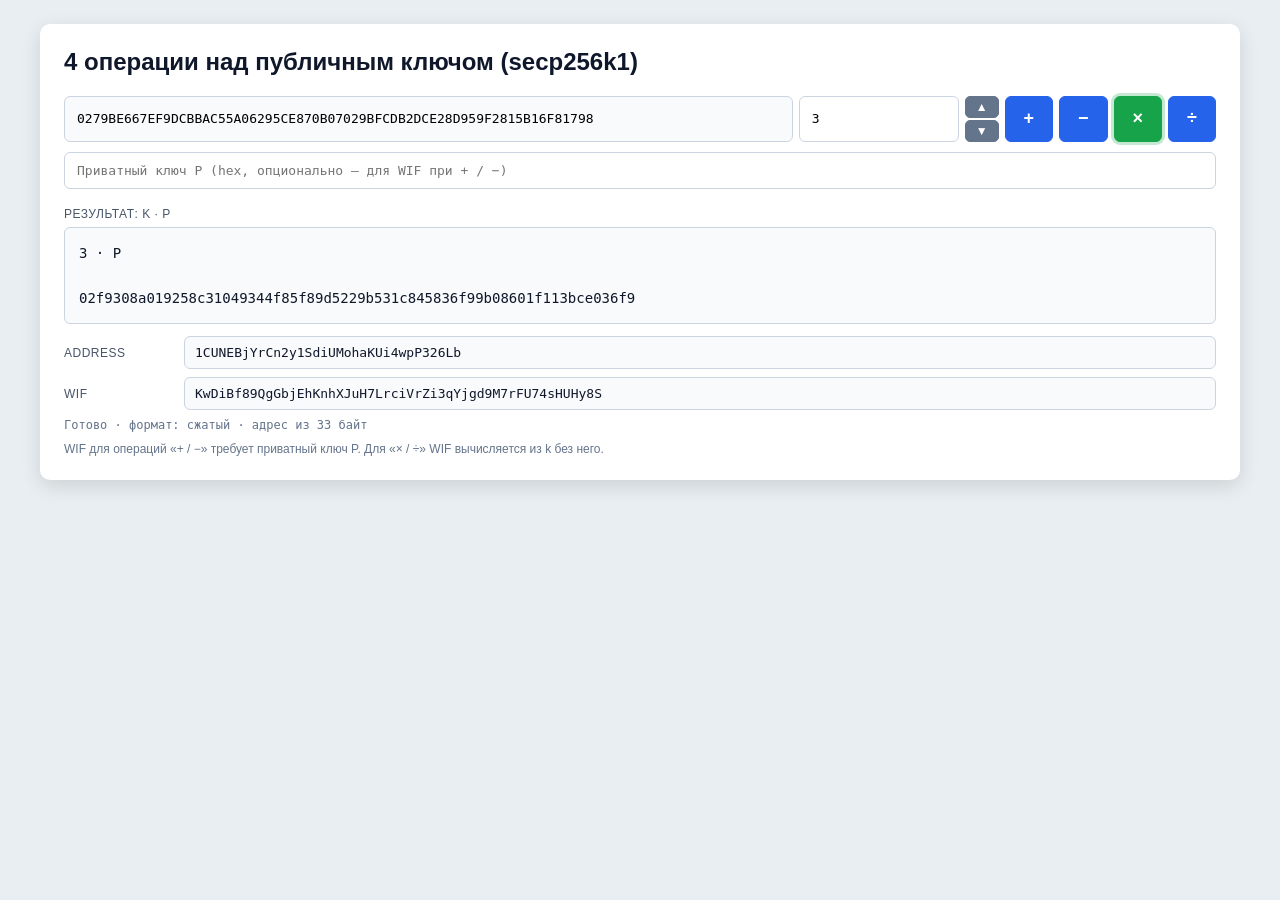
==== 20.html @ aed492d4 "Add files via upload" ====
<!DOCTYPE html>
<html lang="ru">
<head>
<meta charset="UTF-8">
<meta name="viewport" content="width=device-width, initial-scale=1.0">
<title>secp256k1 — 4 операции</title>
<style>
  * { box-sizing: border-box; font-family: 'Segoe UI', Tahoma, sans-serif; }
  body { background: #e9eef2; margin: 0; padding: 24px; display: flex; justify-content: center; }
  .container { background: #fff; border-radius: 10px; box-shadow: 0 6px 20px rgba(0,0,0,0.12); padding: 24px; max-width: 1200px; width: 100%; }
  h2 { margin-top: 0; color: #0f172a; }
  .line { display: flex; gap: 6px; align-items: stretch; flex-wrap: wrap; }
  .line input { flex: 1 1 300px; min-width: 0; padding: 10px 12px; font-family: monospace; font-size: 13px; border: 1px solid #cbd5e1; border-radius: 6px; }
  #pubkey-input { background: #f8fafc; }
  #operand-input { flex: 0 1 160px; background: #fff; }
  #privkey-input { flex: 1 1 300px; background: #fff; }
  .stepper { display: flex; flex-direction: column; gap: 2px; }
  .stepper button { padding: 4px 10px; font-size: 12px; border: 1px solid #64748b; background: #64748b; color: #fff; border-radius: 5px; cursor: pointer; line-height: 1; flex: 1; }
  .stepper button:hover { background: #475569; }
  .op-btn { padding: 0 18px; font-size: 18px; font-weight: 700; border: 1px solid #2563eb; background: #2563eb; color: #fff; border-radius: 6px; cursor: pointer; transition: 0.15s; }
  .op-btn:hover { background: #1d4ed8; }
  .op-btn.active { background: #16a34a; border-color: #16a34a; box-shadow: 0 0 0 3px rgba(22,163,74,0.25); }
  .result-block { margin-top: 18px; }
  .result-label { font-size: 12px; color: #475569; text-transform: uppercase; letter-spacing: 0.5px; margin-bottom: 6px; }
  .result { font-family: monospace; font-size: 14px; font-weight: 500; white-space: pre-wrap; word-break: break-all; background: #f8fafc; border: 1px solid #cbd5e1; border-radius: 6px; padding: 14px; min-height: 60px; color: #0f172a; line-height: 1.6; }
  .result.inf { color: #b45309; border-color: #fed7aa; background: #fff7ed; }
  .result.error { color: #b91c1c; border-color: #fecaca; background: #fef2f2; }
  .extra { margin-top: 12px; display: grid; gap: 8px; }
  .extra .row { display: flex; gap: 10px; align-items: baseline; flex-wrap: wrap; }
  .extra .k { font-size: 12px; color: #475569; text-transform: uppercase; letter-spacing: 0.5px; min-width: 110px; }
  .extra .v { font-family: monospace; font-size: 13px; font-weight: 500; color: #0f172a; word-break: break-all; background: #f8fafc; border: 1px solid #cbd5e1; border-radius: 6px; padding: 8px 10px; flex: 1 1 400px; }
  .extra .v.empty { color: #94a3b8; font-weight: 400; }
  .status { margin-top: 8px; font-size: 12px; color: #64748b; font-family: monospace; }
  .status.error { color: #b91c1c; }
  .note { margin-top: 10px; font-size: 12px; color: #64748b; }
</style>
</head>
<body>
<div class="container">
  <h2>4 операции над публичным ключом (secp256k1)</h2>

  <div class="line">
    <input type="text" id="pubkey-input" placeholder="Публичный ключ P (02.../03.../04...)" />
    <input type="text" id="operand-input" placeholder="k" value="3" />
    <div class="stepper">
      <button type="button" id="btn-up">▲</button>
      <button type="button" id="btn-down">▼</button>
    </div>
    <button type="button" class="op-btn" id="btn-add" title="P + k·G">+</button>
    <button type="button" class="op-btn" id="btn-sub" title="P − k·G">−</button>
    <button type="button" class="op-btn" id="btn-mul" title="k · P">×</button>
    <button type="button" class="op-btn" id="btn-div" title="k⁻¹ · P">÷</button>
  </div>

  <div class="line" style="margin-top: 10px;">
    <input type="text" id="privkey-input" placeholder="Приватный ключ P (hex, опционально — для WIF при + / −)" />
  </div>

  <div class="result-block">
    <div class="result-label" id="result-label">Результат:</div>
    <div id="result" class="result">—</div>
  </div>

  <div class="extra">
    <div class="row">
      <div class="k">Address</div>
      <div class="v empty" id="address-out">—</div>
    </div>
    <div class="row">
      <div class="k">WIF</div>
      <div class="v empty" id="wif-out">—</div>
    </div>
  </div>

  <div id="status" class="status"></div>
  <div class="note">WIF для операций «+ / −» требует приватный ключ P. Для «× / ÷» WIF вычисляется из k без него.</div>
</div>

<script>
(function () {
  'use strict';

  var P  = BigInt("0xfffffffffffffffffffffffffffffffffffffffffffffffffffffffefffffc2f");
  var N  = BigInt("0xfffffffffffffffffffffffffffffffebaaedce6af48a03bbfd25e8cd0364141");
  var Gx = BigInt("0x79BE667EF9DCBBAC55A06295CE870B07029BFCDB2DCE28D959F2815B16F81798");
  var Gy = BigInt("0x483ADA7726A3C4655DA4FBFC0E1108A8FD17B448A68554199C47D08FFB10D4B8");
  var G  = [Gx, Gy];

  function mod(a, m) { return ((a % m) + m) % m; }

  function inverseMod(a, m) {
    a = mod(a, m);
    if (a === 0n) throw new Error("Обратного элемента нет");
    var oldR = a, r = m;
    var oldS = 1n, s = 0n;
    while (r !== 0n) {
      var q = oldR / r;
      var tmpR = oldR - q * r; oldR = r; r = tmpR;
      var tmpS = oldS - q * s; oldS = s; s = tmpS;
    }
    if (oldR !== 1n) throw new Error("Обратного элемента нет");
    return mod(oldS, m);
  }

  function modPow(base, exp, m) {
    base = mod(base, m);
    var r = 1n;
    while (exp > 0n) {
      if (exp & 1n) r = mod(r * base, m);
      base = mod(base * base, m);
      exp >>= 1n;
    }
    return r;
  }

  function pointAdd(a, b) {
    var xp = a[0], yp = a[1];
    var xq = b[0], yq = b[1];
    if (xp === 0n && yp === 0n) return [xq, yq];
    if (xq === 0n && yq === 0n) return [xp, yp];
    if (xp === xq && mod(yp + yq, P) === 0n) return [0n, 0n];

    var slope;
    if (xp === xq && yp === yq) {
      if (yp === 0n) return [0n, 0n];
      slope = mod(3n * xp * xp * inverseMod(2n * yp, P), P);
    } else {
      slope = mod((yq - yp) * inverseMod(xq - xp, P), P);
    }
    var xr = mod(slope * slope - xp - xq, P);
    var yr = mod(slope * (xp - xr) - yp, P);
    return [xr, yr];
  }

  function pointNeg(pt) {
    var x = pt[0], y = pt[1];
    if (x === 0n && y === 0n) return [0n, 0n];
    return [x, mod(-y, P)];
  }

  function pointMul(pt, k) {
    k = mod(k, N);
    if (k === 0n || (pt[0] === 0n && pt[1] === 0n)) return [0n, 0n];
    var r = [0n, 0n];
    var b = pt;
    var bits = k;
    while (bits > 0n) {
      if (bits & 1n) r = pointAdd(r, b);
      b = pointAdd(b, b);
      bits >>= 1n;
    }
    return r;
  }

  function isOnCurve(pt) {
    var x = pt[0], y = pt[1];
    if (x === 0n && y === 0n) return true;
    return mod(y * y, P) === mod(x * x * x + 7n, P);
  }

  function encodePoint(pt, compressed) {
    var x = pt[0], y = pt[1];
    if (x === 0n && y === 0n) return "INF";
    var xHex = x.toString(16).padStart(64, "0");
    if (compressed) return ((y % 2n === 0n) ? "02" : "03") + xHex;
    return "04" + xHex + y.toString(16).padStart(64, "0");
  }

  function decodePubKey(hex) {
    hex = hex.trim().replace(/^0x/i, "").replace(/\s+/g, "");
    if (!/^[0-9a-fA-F]+$/.test(hex)) throw new Error("Не hex-строка");

    if (hex.length === 66 && (hex.startsWith("02") || hex.startsWith("03"))) {
      var prefix = parseInt(hex.slice(0, 2), 16);
      var x = BigInt("0x" + hex.slice(2));
      if (x >= P) throw new Error("x вне поля");
      var y2 = mod(x * x * x + 7n, P);
      var y = modPow(y2, (P + 1n) / 4n, P);
      if (mod(y * y, P) !== y2) throw new Error("Точка не на кривой");
      var wantOdd = prefix === 3;
      if ((y % 2n === 1n) !== wantOdd) y = P - y;
      return [x, y];
    }
    if (hex.length === 130 && hex.startsWith("04")) {
      var x2 = BigInt("0x" + hex.slice(2, 66));
      var y3 = BigInt("0x" + hex.slice(66));
      if (x2 >= P || y3 >= P) throw new Error("Координата вне поля");
      if (!isOnCurve([x2, y3])) throw new Error("Точка не на кривой");
      return [x2, y3];
    }
    throw new Error("Неверный формат ключа");
  }

  function parseScalar(raw) {
    raw = raw.trim().replace(/\s+/g, "");
    if (!raw) throw new Error("Пустое значение");
    if (/^-?0x[0-9a-fA-F]+$/i.test(raw)) return BigInt(raw);
    if (/^-?\d+$/.test(raw)) return BigInt(raw);
    throw new Error("Ожидается целое число (можно 0x...)");
  }

  /* ---------- SHA-256 ---------- */
  function sha256(bytes) {
    var K = [
      0x428a2f98,0x71374491,0xb5c0fbcf,0xe9b5dba5,0x3956c25b,0x59f111f1,0x923f82a4,0xab1c5ed5,
      0xd807aa98,0x12835b01,0x243185be,0x550c7dc3,0x72be5d74,0x80deb1fe,0x9bdc06a7,0xc19bf174,
      0xe49b69c1,0xefbe4786,0x0fc19dc6,0x240ca1cc,0x2de92c6f,0x4a7484aa,0x5cb0a9dc,0x76f988da,
      0x983e5152,0xa831c66d,0xb00327c8,0xbf597fc7,0xc6e00bf3,0xd5a79147,0x06ca6351,0x14292967,
      0x27b70a85,0x2e1b2138,0x4d2c6dfc,0x53380d13,0x650a7354,0x766a0abb,0x81c2c92e,0x92722c85,
      0xa2bfe8a1,0xa81a664b,0xc24b8b70,0xc76c51a3,0xd192e819,0xd6990624,0xf40e3585,0x106aa070,
      0x19a4c116,0x1e376c08,0x2748774c,0x34b0bcb5,0x391c0cb3,0x4ed8aa4a,0x5b9cca4f,0x682e6ff3,
      0x748f82ee,0x78a5636f,0x84c87814,0x8cc70208,0x90befffa,0xa4506ceb,0xbef9a3f7,0xc67178f2
    ];
    var H = [0x6a09e667,0xbb67ae85,0x3c6ef372,0xa54ff53a,0x510e527f,0x9b05688c,0x1f83d9ab,0x5be0cd19];
    var l = bytes.length;
    var withPad = new Uint8Array((((l + 8) >> 6) + 1) << 6);
    withPad.set(bytes);
    withPad[l] = 0x80;
    var bitLen = l * 8;
    withPad[withPad.length - 1] = bitLen & 0xff;
    withPad[withPad.length - 2] = (bitLen >>> 8) & 0xff;
    withPad[withPad.length - 3] = (bitLen >>> 16) & 0xff;
    withPad[withPad.length - 4] = (bitLen >>> 24) & 0xff;
    for (var off = 0; off < withPad.length; off += 64) {
      var w = new Array(64);
      for (var i = 0; i < 16; i++) {
        w[i] = (withPad[off+i*4]<<24) | (withPad[off+i*4+1]<<16) | (withPad[off+i*4+2]<<8) | withPad[off+i*4+3];
      }
      for (var i = 16; i < 64; i++) {
        var s0 = (rotr(w[i-15],7) ^ rotr(w[i-15],18) ^ (w[i-15]>>>3));
        var s1 = (rotr(w[i-2],17) ^ rotr(w[i-2],19) ^ (w[i-2]>>>10));
        w[i] = (w[i-16] + s0 + w[i-7] + s1) | 0;
      }
      var a=H[0],b=H[1],c=H[2],d=H[3],e=H[4],f=H[5],g=H[6],h=H[7];
      for (var i = 0; i < 64; i++) {
        var S1 = rotr(e,6) ^ rotr(e,11) ^ rotr(e,25);
        var ch = (e & f) ^ (~e & g);
        var t1 = (h + S1 + ch + K[i] + w[i]) | 0;
        var S0 = rotr(a,2) ^ rotr(a,13) ^ rotr(a,22);
        var maj = (a & b) ^ (a & c) ^ (b & c);
        var t2 = (S0 + maj) | 0;
        h=g; g=f; f=e; e=(d+t1)|0; d=c; c=b; b=a; a=(t1+t2)|0;
      }
      H[0]=(H[0]+a)|0; H[1]=(H[1]+b)|0; H[2]=(H[2]+c)|0; H[3]=(H[3]+d)|0;
      H[4]=(H[4]+e)|0; H[5]=(H[5]+f)|0; H[6]=(H[6]+g)|0; H[7]=(H[7]+h)|0;
    }
    var out = new Uint8Array(32);
    for (var i = 0; i < 8; i++) {
      out[i*4] = (H[i]>>>24)&0xff; out[i*4+1] = (H[i]>>>16)&0xff;
      out[i*4+2] = (H[i]>>>8)&0xff; out[i*4+3] = H[i]&0xff;
    }
    return out;
  }
  function rotr(x,n){ return ((x>>>n)|(x<<(32-n)))>>>0; }

  /* ---------- RIPEMD-160 ---------- */
  function ripemd160(bytes) {
    var r1 = [0,1,2,3,4,5,6,7,8,9,10,11,12,13,14,15,7,4,13,1,10,6,15,3,12,0,9,5,2,14,11,8,3,10,14,4,9,15,8,1,2,7,0,6,13,11,5,12,1,9,11,10,0,8,12,4,13,3,7,15,14,5,6,2,4,0,5,9,7,12,2,10,14,1,3,8,11,6,15,13];
    var r2 = [5,14,7,0,9,2,11,4,13,6,15,8,1,10,3,12,6,11,3,7,0,13,5,10,14,15,8,12,4,9,1,2,15,5,1,3,7,14,6,9,11,8,12,2,10,0,4,13,8,6,4,1,3,11,15,0,5,12,2,13,9,7,10,14,12,15,10,4,1,5,8,7,6,2,13,14,0,3,9,11];
    var s1 = [11,14,15,12,5,8,7,9,11,13,14,15,6,7,9,8,7,6,8,13,11,9,7,15,7,12,15,9,11,7,13,12,11,13,6,7,14,9,13,15,14,8,13,6,5,12,7,5,11,12,14,15,14,15,9,8,9,14,5,6,8,6,5,12,9,15,5,11,6,8,13,12,5,12,13,14,11,8,5,6];
    var s2 = [8,9,9,11,13,15,15,5,7,7,8,11,14,14,12,6,9,13,15,7,12,8,9,11,7,7,12,7,6,15,13,11,9,7,15,11,8,6,6,14,12,13,5,14,13,13,7,5,15,5,8,11,14,14,6,14,6,9,12,9,12,5,15,8,8,5,12,9,12,5,14,6,8,13,6,5,15,13,11,11];
    var K1 = [0x00000000,0x5a827999,0x6ed9eba1,0x8f1bbcdc,0xa953fd4e];
    var K2 = [0x50a28be6,0x5c4dd124,0x6d703ef3,0x7a6d76e9,0x00000000];
    function f(j,x,y,z){
      if (j<16) return x^y^z;
      if (j<32) return (x&y)|(~x&z);
      if (j<48) return (x|~y)^z;
      if (j<64) return (x&z)|(y&~z);
      return x^(y|~z);
    }
    function rotl(x,n){ return ((x<<n)|(x>>>(32-n)))>>>0; }
    var l = bytes.length;
    var withPad = new Uint8Array((((l + 8) >> 6) + 1) << 6);
    withPad.set(bytes);
    withPad[l] = 0x80;
    var bitLen = l * 8;
    // RIPEMD-160: длина сообщения в битах, little-endian, 64 бита
    withPad[withPad.length - 8] = bitLen & 0xff;
    withPad[withPad.length - 7] = (bitLen >>> 8) & 0xff;
    withPad[withPad.length - 6] = (bitLen >>> 16) & 0xff;
    withPad[withPad.length - 5] = (bitLen >>> 24) & 0xff;
    withPad[withPad.length - 4] = 0;
    withPad[withPad.length - 3] = 0;
    withPad[withPad.length - 2] = 0;
    withPad[withPad.length - 1] = 0;
    var h0=0x67452301,h1=0xefcdab89,h2=0x98badcfe,h3=0x10325476,h4=0xc3d2e1f0;
    for (var off = 0; off < withPad.length; off += 64) {
      var X = new Array(16);
      for (var i = 0; i < 16; i++) {
        X[i] = withPad[off+i*4] | (withPad[off+i*4+1]<<8) | (withPad[off+i*4+2]<<16) | (withPad[off+i*4+3]<<24);
      }
      var al=h0,bl=h1,cl=h2,dl=h3,el=h4;
      var ar=h0,br=h1,cr=h2,dr=h3,er=h4;
      for (var j = 0; j < 80; j++) {
        var t = (rotl((al + f(j,bl,cl,dl) + X[r1[j]] + K1[(j/16)|0])|0, s1[j]) + el)|0;
        al=el; el=dl; dl=rotl(cl,10); cl=bl; bl=t;
        t = (rotl((ar + f(79-j,br,cr,dr) + X[r2[j]] + K2[(j/16)|0])|0, s2[j]) + er)|0;
        ar=er; er=dr; dr=rotl(cr,10); cr=br; br=t;
      }
      var tmp = (h1 + cl + dr)|0;
      h1 = (h2 + dl + er)|0;
      h2 = (h3 + el + ar)|0;
      h3 = (h4 + al + br)|0;
      h4 = (h0 + bl + cr)|0;
      h0 = tmp;
    }
    var out = new Uint8Array(20);
    var H = [h0,h1,h2,h3,h4];
    for (var i = 0; i < 5; i++) {
      out[i*4] = H[i]&0xff; out[i*4+1] = (H[i]>>>8)&0xff;
      out[i*4+2] = (H[i]>>>16)&0xff; out[i*4+3] = (H[i]>>>24)&0xff;
    }
    return out;
  }

  function hash160(bytes) { return ripemd160(sha256(bytes)); }

  function bytesToHex(b) {
    var s = "";
    for (var i = 0; i < b.length; i++) s += b[i].toString(16).padStart(2, "0");
    return s;
  }

  function hexToBytes(hex) {
    hex = hex.replace(/^0x/i, "");
    var out = new Uint8Array(hex.length / 2);
    for (var i = 0; i < out.length; i++) out[i] = parseInt(hex.substr(i*2, 2), 16);
    return out;
  }

  /* ---------- Base58Check ---------- */
  var B58 = "123456789ABCDEFGHJKLMNPQRSTUVWXYZabcdefghijkmnopqrstuvwxyz";
  function base58encode(bytes) {
    var digits = [0];
    for (var i = 0; i < bytes.length; i++) {
      var carry = bytes[i];
      for (var j = 0; j < digits.length; j++) {
        carry += digits[j] << 8;
        digits[j] = carry % 58;
        carry = (carry / 58) | 0;
      }
      while (carry) { digits.push(carry % 58); carry = (carry / 58) | 0; }
    }
    var out = "";
    for (var i = 0; i < bytes.length && bytes[i] === 0; i++) out += "1";
    for (var i = digits.length - 1; i >= 0; i--) out += B58[digits[i]];
    return out;
  }
  function base58check(payload) {
    var h = sha256(payload);
    var h2 = sha256(h);
    var buf = new Uint8Array(payload.length + 4);
    buf.set(payload);
    buf.set(h2.subarray(0, 4), payload.length);
    return base58encode(buf);
  }

  /* ---------- Address / WIF ---------- */
  function pubkeyToAddress(pubBytes) {
    var h = hash160(pubBytes);
    var payload = new Uint8Array(21);
    payload[0] = 0x00;
    payload.set(h, 1);
    return base58check(payload);
  }

  function privToWif(d, compressed) {
    var hex = d.toString(16).padStart(64, "0");
    var body = hexToBytes(hex);
    var payload = new Uint8Array(1 + body.length + (compressed ? 1 : 0));
    payload[0] = 0x80;
    payload.set(body, 1);
    if (compressed) payload[payload.length - 1] = 0x01;
    return base58check(payload);
  }

  /* ---------- self-test ---------- */
  (function selfTest() {
    try {
      var gCompressed = hexToBytes("0279BE667EF9DCBBAC55A06295CE870B07029BFCDB2DCE28D959F2815B16F81798");
      var addr = pubkeyToAddress(gCompressed);
      var ok1 = addr === "1BgGZ9tcN4rm9KBzDn7KprQz87SZ26SAMH";
      var wif = privToWif(1n, true);
      var ok2 = wif === "KwDiBf89QgGbjEhKnhXJuH7LrciVrZi3qYjgd9M7rFU73sVHnoWn";
      var shaTest = bytesToHex(sha256(hexToBytes("")));
      var ok3 = shaTest === "e3b0c44298fc1c149afbf4c8996fb92427ae41e4649b934ca495991b7852b855";
      var ripTest = bytesToHex(ripemd160(hexToBytes("")));
      var ok4 = ripTest === "9c1185a5c5e9fc54612808977ee8f548b2258d31";
      console.log("[selftest] G compressed address:", addr, ok1 ? "OK" : "FAIL");
      console.log("[selftest] WIF(1, compressed):", wif, ok2 ? "OK" : "FAIL");
      console.log("[selftest] SHA-256(''):", shaTest, ok3 ? "OK" : "FAIL");
      console.log("[selftest] RIPEMD-160(''):", ripTest, ok4 ? "OK" : "FAIL");
    } catch (e) { console.log("[selftest] error", e); }
  })();

  /* ---------- UI ---------- */
  var currentOp = "mul";

  var inputP   = document.getElementById("pubkey-input");
  var inputO   = document.getElementById("operand-input");
  var inputPriv= document.getElementById("privkey-input");
  var resultEl = document.getElementById("result");
  var statusEl = document.getElementById("status");
  var labelEl  = document.getElementById("result-label");
  var addrEl   = document.getElementById("address-out");
  var wifEl    = document.getElementById("wif-out");

  var btnAdd = document.getElementById("btn-add");
  var btnSub = document.getElementById("btn-sub");
  var btnMul = document.getElementById("btn-mul");
  var btnDiv = document.getElementById("btn-div");
  var allBtns = [btnAdd, btnSub, btnMul, btnDiv];

  function setStatus(msg, isError) {
    statusEl.textContent = msg;
    statusEl.classList.toggle("error", !!isError);
  }
  function setAddr(v) { addrEl.textContent = v || "—"; addrEl.classList.toggle("empty", !v); }
  function setWif(v) { wifEl.textContent = v || "—"; wifEl.classList.toggle("empty", !v); }

  function highlight() {
    for (var i = 0; i < allBtns.length; i++) allBtns[i].classList.remove("active");
    var map = { add: btnAdd, sub: btnSub, mul: btnMul, div: btnDiv };
    map[currentOp].classList.add("active");
    var labels = { add: "P + k·G", sub: "P − k·G", mul: "k · P", div: "k⁻¹ · P" };
    labelEl.textContent = "Результат: " + labels[currentOp];
  }

  function recalc() {
    try {
      var rawP = inputP.value.trim();
      if (!rawP) {
        resultEl.className = "result";
        resultEl.textContent = "—";
        setAddr(""); setWif("");
        setStatus("Введите публичный ключ P", false);
        return;
      }
      var cleanP = rawP.replace(/^0x/i, "").replace(/\s+/g, "");
      var compressed = cleanP.length === 66 && (cleanP.slice(0,2) === "02" || cleanP.slice(0,2) === "03");
      var ptP = decodePubKey(cleanP);

      var rawO = inputO.value.trim();
      if (!rawO) {
        resultEl.className = "result";
        resultEl.textContent = "—";
        setAddr(""); setWif("");
        setStatus("Введите число k", false);
        return;
      }
      var k = parseScalar(rawO);

      var resPt, desc, resultPriv = null;

      if (currentOp === "mul") {
        if (k === 0n) throw new Error("0 · P = ∞");
        resPt = pointMul(ptP, k);
        desc = k + " · P";
        resultPriv = mod(k, N);
      } else if (currentOp === "div") {
        if (k === 0n) throw new Error("Деление на ноль");
        var kInv = inverseMod(k, N);
        resPt = pointMul(ptP, kInv);
        desc = "P / " + k + "  (k⁻¹ mod N = " + kInv + ")";
        resultPriv = kInv;
      } else if (currentOp === "add") {
        var kG = pointMul(G, k);
        resPt = pointAdd(ptP, kG);
        desc = "P + " + k + "·G";
      } else if (currentOp === "sub") {
        var kG2 = pointMul(G, k);
        resPt = pointAdd(ptP, pointNeg(kG2));
        desc = "P − " + k + "·G";
      } else {
        throw new Error("Неизвестная операция: " + currentOp);
      }

      var dP = null;
      var rawPriv = inputPriv.value.trim();
      if (rawPriv) {
        try { dP = parseScalar(rawPriv); } catch (e) { dP = null; }
        if (dP !== null && (dP <= 0n || dP >= N)) dP = null;
      }
      if (currentOp === "add" && dP !== null) resultPriv = mod(dP + k, N);
      if (currentOp === "sub" && dP !== null) resultPriv = mod(dP - k, N);

      if (resPt[0] === 0n && resPt[1] === 0n) {
        resultEl.className = "result inf";
        resultEl.textContent = desc + "\nРезультат: ∞";
        setAddr(""); setWif("");
        setStatus("Точка на бесконечности", false);
        return;
      }

      var outHex = encodePoint(resPt, compressed);
      resultEl.className = "result";
      resultEl.textContent = desc + "\n\n" + outHex;

      var outPubBytes = hexToBytes(outHex);
      setAddr(pubkeyToAddress(outPubBytes));

      if (resultPriv !== null && resultPriv > 0n && resultPriv < N) {
        setWif(privToWif(resultPriv, compressed));
      } else {
        setWif("");
      }

      setStatus("Готово · формат: " + (compressed ? "сжатый" : "несжатый") +
                " · адрес из " + outPubBytes.length + " байт", false);
    } catch (e) {
      resultEl.className = "result error";
      resultEl.textContent = "Ошибка: " + e.message;
      setAddr(""); setWif("");
      setStatus("Ошибка: " + e.message, true);
    }
  }

  btnAdd.addEventListener("click", function () { currentOp = "add"; highlight(); recalc(); });
  btnSub.addEventListener("click", function () { currentOp = "sub"; highlight(); recalc(); });
  btnMul.addEventListener("click", function () { currentOp = "mul"; highlight(); recalc(); });
  btnDiv.addEventListener("click", function () { currentOp = "div"; highlight(); recalc(); });

  document.getElementById("btn-up").addEventListener("click", function () { bump(1); });
  document.getElementById("btn-down").addEventListener("click", function () { bump(-1); });

  function bump(direction) {
    var k;
    try { k = parseScalar(inputO.value); } catch (e) { k = 1n; }
    k += BigInt(direction);
    if (k < 0n) k = 0n;
    inputO.value = k.toString();
    recalc();
  }

  if (!inputP.value) {
    inputP.value = "0279BE667EF9DCBBAC55A06295CE870B07029BFCDB2DCE28D959F2815B16F81798";
  }
  highlight();
  inputP.addEventListener("input", recalc);
  inputO.addEventListener("input", recalc);
  inputPriv.addEventListener("input", recalc);
  recalc();
})();
</script>
</body>
</html>
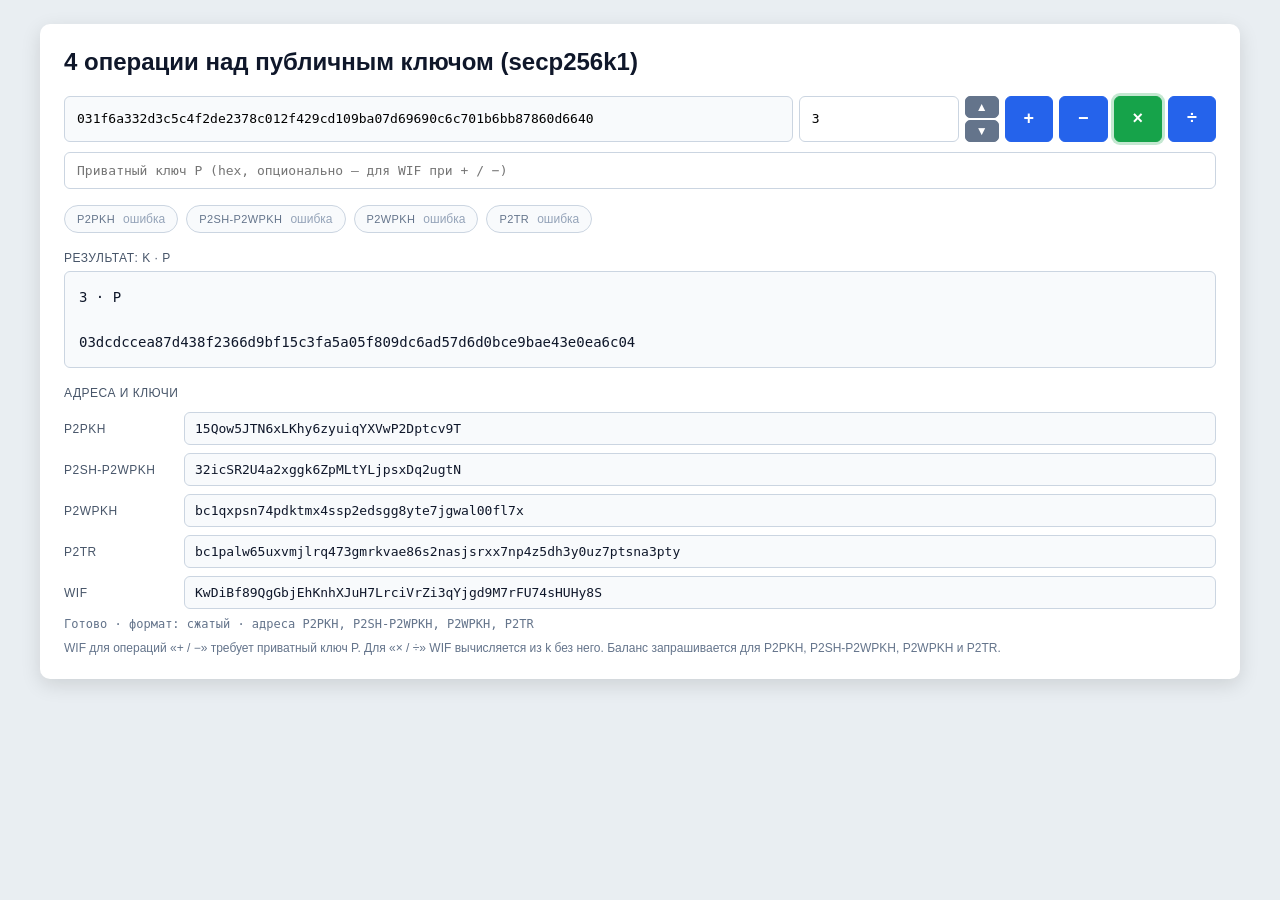
==== commit 01069330: "Add files via upload" ====
--- a/20.html
+++ b/20.html
@@ -30,6 +30,58 @@
   .extra .k { font-size: 12px; color: #475569; text-transform: uppercase; letter-spacing: 0.5px; min-width: 110px; }
   .extra .v { font-family: monospace; font-size: 13px; font-weight: 500; color: #0f172a; word-break: break-all; background: #f8fafc; border: 1px solid #cbd5e1; border-radius: 6px; padding: 8px 10px; flex: 1 1 400px; }
   .extra .v.empty { color: #94a3b8; font-weight: 400; }
+
+  /* Компактный горизонтальный блок балансов */
+  .balance-strip {
+    margin-top: 16px;
+    display: flex;
+    flex-wrap: wrap;
+    gap: 8px;
+    align-items: stretch;
+  }
+  .balance-chip {
+    display: inline-flex;
+    align-items: center;
+    gap: 8px;
+    padding: 6px 12px;
+    border: 1px solid #cbd5e1;
+    border-radius: 999px;
+    background: #f8fafc;
+    font-family: monospace;
+    font-size: 12px;
+    line-height: 1.2;
+    flex: 0 0 auto;
+    max-width: 100%;
+  }
+  .balance-chip .lbl {
+    font-size: 11px;
+    color: #64748b;
+    text-transform: uppercase;
+    letter-spacing: 0.4px;
+    white-space: nowrap;
+  }
+  .balance-chip .val {
+    color: #94a3b8;
+    font-weight: 500;
+    white-space: nowrap;
+  }
+  .balance-chip.positive {
+    background: #16a34a;
+    border: 2px solid #15803d;
+    box-shadow: 0 0 0 4px rgba(34,197,94,0.35), 0 4px 12px rgba(22,163,74,0.45);
+  }
+  .balance-chip.positive .lbl {
+    color: #dcfce7;
+  }
+  .balance-chip.positive .val {
+    color: #ffffff;
+    font-weight: 800;
+    font-size: 13px;
+    text-shadow: 0 1px 2px rgba(0,0,0,0.25);
+  }
+
+  .addr-section-title { font-size: 12px; color: #475569; text-transform: uppercase; letter-spacing: 0.5px; margin: 18px 0 6px; }
+
   .status { margin-top: 8px; font-size: 12px; color: #64748b; font-family: monospace; }
   .status.error { color: #b91c1c; }
   .note { margin-top: 10px; font-size: 12px; color: #64748b; }
@@ -56,15 +108,48 @@
     <input type="text" id="privkey-input" placeholder="Приватный ключ P (hex, опционально — для WIF при + / −)" />
   </div>
 
+  <!-- Компактный горизонтальный блок балансов -->
+  <div class="balance-strip">
+    <div class="balance-chip" id="chip-p2pkh">
+      <span class="lbl">P2PKH</span>
+      <span class="val" id="balance-p2pkh">—</span>
+    </div>
+    <div class="balance-chip" id="chip-p2sh">
+      <span class="lbl">P2SH-P2WPKH</span>
+      <span class="val" id="balance-p2sh">—</span>
+    </div>
+    <div class="balance-chip" id="chip-p2wpkh">
+      <span class="lbl">P2WPKH</span>
+      <span class="val" id="balance-p2wpkh">—</span>
+    </div>
+    <div class="balance-chip" id="chip-p2tr">
+      <span class="lbl">P2TR</span>
+      <span class="val" id="balance-p2tr">—</span>
+    </div>
+  </div>
+
   <div class="result-block">
     <div class="result-label" id="result-label">Результат:</div>
     <div id="result" class="result">—</div>
   </div>
 
+  <div class="addr-section-title">Адреса и ключи</div>
   <div class="extra">
     <div class="row">
-      <div class="k">Address</div>
+      <div class="k">P2PKH</div>
       <div class="v empty" id="address-out">—</div>
+    </div>
+    <div class="row">
+      <div class="k">P2SH-P2WPKH</div>
+      <div class="v empty" id="addr-p2sh">—</div>
+    </div>
+    <div class="row">
+      <div class="k">P2WPKH</div>
+      <div class="v empty" id="addr-p2wpkh">—</div>
+    </div>
+    <div class="row">
+      <div class="k">P2TR</div>
+      <div class="v empty" id="addr-p2tr">—</div>
     </div>
     <div class="row">
       <div class="k">WIF</div>
@@ -73,7 +158,7 @@
   </div>
 
   <div id="status" class="status"></div>
-  <div class="note">WIF для операций «+ / −» требует приватный ключ P. Для «× / ÷» WIF вычисляется из k без него.</div>
+  <div class="note">WIF для операций «+ / −» требует приватный ключ P. Для «× / ÷» WIF вычисляется из k без него. Баланс запрашивается для P2PKH, P2SH-P2WPKH, P2WPKH и P2TR.</div>
 </div>
 
 <script>
@@ -274,7 +359,6 @@
     withPad.set(bytes);
     withPad[l] = 0x80;
     var bitLen = l * 8;
-    // RIPEMD-160: длина сообщения в битах, little-endian, 64 бита
     withPad[withPad.length - 8] = bitLen & 0xff;
     withPad[withPad.length - 7] = (bitLen >>> 8) & 0xff;
     withPad[withPad.length - 6] = (bitLen >>> 16) & 0xff;
@@ -328,6 +412,12 @@
     return out;
   }
 
+  function concatBytes(a, b) {
+    var out = new Uint8Array(a.length + b.length);
+    out.set(a); out.set(b, a.length);
+    return out;
+  }
+
   /* ---------- Base58Check ---------- */
   var B58 = "123456789ABCDEFGHJKLMNPQRSTUVWXYZabcdefghijkmnopqrstuvwxyz";
   function base58encode(bytes) {
@@ -355,13 +445,116 @@
     return base58encode(buf);
   }
 
-  /* ---------- Address / WIF ---------- */
-  function pubkeyToAddress(pubBytes) {
+  /* ---------- Bech32 / Bech32m (BIP-173 / BIP-350) ---------- */
+  var BECH32_CHARSET = "qpzry9x8gf2tvdw0s3jn54khce6mua7l";
+  var BECH32_CONST = 1;
+  var BECH32M_CONST = 0x2bc830a3;
+
+  function bech32Polymod(values) {
+    var gen = [0x3b6a57b2, 0x26508e6d, 0x1ea119fa, 0x3d4233dd, 0x2a1462b3];
+    var chk = 1;
+    for (var i = 0; i < values.length; i++) {
+      var top = chk >>> 25;
+      chk = (((chk & 0x1ffffff) << 5) ^ values[i]) >>> 0;
+      for (var j = 0; j < 5; j++) {
+        if ((top >>> j) & 1) chk = (chk ^ gen[j]) >>> 0;
+      }
+    }
+    return chk;
+  }
+
+  function bech32HrpExpand(hrp) {
+    var codes = [];
+    for (var i = 0; i < hrp.length; i++) codes.push(hrp.charCodeAt(i));
+    var out = [];
+    for (var i = 0; i < codes.length; i++) out.push(codes[i] >> 5);
+    out.push(0);
+    for (var i = 0; i < codes.length; i++) out.push(codes[i] & 31);
+    return out;
+  }
+
+  function bech32Encode(hrp, data, constant) {
+    var values = bech32HrpExpand(hrp).concat(data);
+    var mod = (bech32Polymod(values.concat([0,0,0,0,0,0])) ^ constant) >>> 0;
+    var checksum = [];
+    for (var i = 0; i < 6; i++) checksum.push((mod >>> (5 * (5 - i))) & 31);
+    var combined = data.concat(checksum);
+    var out = hrp + "1";
+    for (var i = 0; i < combined.length; i++) out += BECH32_CHARSET[combined[i]];
+    return out;
+  }
+
+  function convertBits(data, fromBits, toBits, pad) {
+    var acc = 0, bits = 0;
+    var ret = [];
+    var maxv = (1 << toBits) - 1;
+    for (var i = 0; i < data.length; i++) {
+      acc = (acc << fromBits) | data[i];
+      bits += fromBits;
+      while (bits >= toBits) {
+        bits -= toBits;
+        ret.push((acc >> bits) & maxv);
+      }
+    }
+    if (pad && bits > 0) ret.push((acc << (toBits - bits)) & maxv);
+    return ret;
+  }
+
+  function segwitAddress(hrp, version, program) {
+    var data = [version].concat(convertBits(Array.from(program), 8, 5, true));
+    var constant = (version === 0) ? BECH32_CONST : BECH32M_CONST;
+    return bech32Encode(hrp, data, constant);
+  }
+
+  /* ---------- Address generation ---------- */
+  function pubkeyToP2PKH(pubBytes) {
     var h = hash160(pubBytes);
     var payload = new Uint8Array(21);
     payload[0] = 0x00;
     payload.set(h, 1);
     return base58check(payload);
+  }
+
+  function pubkeyToP2SHP2WPKH(pubBytes) {
+    var pubHash = hash160(pubBytes);
+    var redeemScript = new Uint8Array(22);
+    redeemScript[0] = 0x00;
+    redeemScript[1] = 0x14;
+    redeemScript.set(pubHash, 2);
+    var scriptHash = hash160(redeemScript);
+    var payload = new Uint8Array(21);
+    payload[0] = 0x05;
+    payload.set(scriptHash, 1);
+    return base58check(payload);
+  }
+
+  function pubkeyToP2WPKH(pubBytes) {
+    var pubHash = hash160(pubBytes);
+    return segwitAddress("bc", 0, pubHash);
+  }
+
+  function taggedHash(tag, data) {
+    var tagHash = sha256(new TextEncoder().encode(tag));
+    return sha256(concatBytes(concatBytes(tagHash, tagHash), data));
+  }
+
+  function pubkeyToP2TR(pubBytes) {
+    var xOnly = pubBytes.slice(1, 33);
+    var pubPoint = decodePubKey(bytesToHex(pubBytes));
+    var internalKey;
+    if (pubPoint[1] % 2n === 0n) {
+      internalKey = xOnly;
+    } else {
+      var negPoint = pointNeg(pubPoint);
+      internalKey = hexToBytes(negPoint[0].toString(16).padStart(64, "0"));
+    }
+    var tweakHash = taggedHash("TapTweak", internalKey);
+    var tweak = BigInt("0x" + bytesToHex(tweakHash));
+    var internalPoint = decodePubKey("02" + bytesToHex(internalKey));
+    var tweakPoint = pointMul(G, tweak);
+    var outputPoint = pointAdd(internalPoint, tweakPoint);
+    var outputX = hexToBytes(outputPoint[0].toString(16).padStart(64, "0"));
+    return segwitAddress("bc", 1, outputX);
   }
 
   function privToWif(d, compressed) {
@@ -374,20 +567,40 @@
     return base58check(payload);
   }
 
+  /* ---------- Balance check (Blockchain.com API) ---------- */
+  async function checkBalance(address) {
+    if (!address) return null;
+    var url = "https://blockchain.info/balance?active=" + encodeURIComponent(address) + "&cors=true";
+    try {
+      var response = await fetch(url);
+      if (!response.ok) throw new Error("HTTP " + response.status);
+      var data = await response.json();
+      var info = data[address];
+      if (!info) return 0;
+      return info.final_balance / 100000000;
+    } catch (e) {
+      console.warn("Не удалось получить баланс для " + address + ":", e.message);
+      return null;
+    }
+  }
+
   /* ---------- self-test ---------- */
   (function selfTest() {
     try {
       var gCompressed = hexToBytes("0279BE667EF9DCBBAC55A06295CE870B07029BFCDB2DCE28D959F2815B16F81798");
-      var addr = pubkeyToAddress(gCompressed);
-      var ok1 = addr === "1BgGZ9tcN4rm9KBzDn7KprQz87SZ26SAMH";
+      var addrP2PKH = pubkeyToP2PKH(gCompressed);
+      var ok1 = addrP2PKH === "1BgGZ9tcN4rm9KBzDn7KprQz87SZ26SAMH";
       var wif = privToWif(1n, true);
       var ok2 = wif === "KwDiBf89QgGbjEhKnhXJuH7LrciVrZi3qYjgd9M7rFU73sVHnoWn";
       var shaTest = bytesToHex(sha256(hexToBytes("")));
       var ok3 = shaTest === "e3b0c44298fc1c149afbf4c8996fb92427ae41e4649b934ca495991b7852b855";
       var ripTest = bytesToHex(ripemd160(hexToBytes("")));
       var ok4 = ripTest === "9c1185a5c5e9fc54612808977ee8f548b2258d31";
-      console.log("[selftest] G compressed address:", addr, ok1 ? "OK" : "FAIL");
-      console.log("[selftest] WIF(1, compressed):", wif, ok2 ? "OK" : "FAIL");
+      var addrP2WPKH = pubkeyToP2WPKH(gCompressed);
+      var ok5 = addrP2WPKH === "bc1qw508d6qejxtdg4y5r3zarvary0c5xw7kv8f3t4";
+      console.log("[selftest] P2PKH(G):", addrP2PKH, ok1 ? "OK" : "FAIL");
+      console.log("[selftest] P2WPKH(G):", addrP2WPKH, ok5 ? "OK" : "FAIL");
+      console.log("[selftest] WIF(1):", wif, ok2 ? "OK" : "FAIL");
       console.log("[selftest] SHA-256(''):", shaTest, ok3 ? "OK" : "FAIL");
       console.log("[selftest] RIPEMD-160(''):", ripTest, ok4 ? "OK" : "FAIL");
     } catch (e) { console.log("[selftest] error", e); }
@@ -402,8 +615,21 @@
   var resultEl = document.getElementById("result");
   var statusEl = document.getElementById("status");
   var labelEl  = document.getElementById("result-label");
-  var addrEl   = document.getElementById("address-out");
-  var wifEl    = document.getElementById("wif-out");
+
+  var addrP2PKHEl = document.getElementById("address-out");
+  var addrP2SHEl  = document.getElementById("addr-p2sh");
+  var addrP2WPKHEl= document.getElementById("addr-p2wpkh");
+  var addrP2TREl  = document.getElementById("addr-p2tr");
+  var wifEl       = document.getElementById("wif-out");
+
+  var chipP2PKH  = document.getElementById("chip-p2pkh");
+  var chipP2SH   = document.getElementById("chip-p2sh");
+  var chipP2WPKH = document.getElementById("chip-p2wpkh");
+  var chipP2TR   = document.getElementById("chip-p2tr");
+  var balP2PKHEl = document.getElementById("balance-p2pkh");
+  var balP2SHEl  = document.getElementById("balance-p2sh");
+  var balP2WPKHEl= document.getElementById("balance-p2wpkh");
+  var balP2TREl  = document.getElementById("balance-p2tr");
 
   var btnAdd = document.getElementById("btn-add");
   var btnSub = document.getElementById("btn-sub");
@@ -411,12 +637,33 @@
   var btnDiv = document.getElementById("btn-div");
   var allBtns = [btnAdd, btnSub, btnMul, btnDiv];
 
+  var balanceRequestId = 0;
+
   function setStatus(msg, isError) {
     statusEl.textContent = msg;
     statusEl.classList.toggle("error", !!isError);
   }
-  function setAddr(v) { addrEl.textContent = v || "—"; addrEl.classList.toggle("empty", !v); }
-  function setWif(v) { wifEl.textContent = v || "—"; wifEl.classList.toggle("empty", !v); }
+  function setAddrEl(el, v) { el.textContent = v || "—"; el.classList.toggle("empty", !v); }
+
+  function setChip(chip, valEl, v) {
+    chip.classList.remove("positive");
+    if (v === null || v === undefined) {
+      valEl.textContent = "—";
+    } else if (v === "error") {
+      valEl.textContent = "ошибка";
+    } else {
+      valEl.textContent = v + " BTC";
+      if (v > 0) chip.classList.add("positive");
+    }
+  }
+
+  function clearAll() {
+    setAddrEl(addrP2PKHEl, ""); setAddrEl(addrP2SHEl, ""); setAddrEl(addrP2WPKHEl, ""); setAddrEl(addrP2TREl, ""); setAddrEl(wifEl, "");
+    setChip(chipP2PKH, balP2PKHEl, null);
+    setChip(chipP2SH, balP2SHEl, null);
+    setChip(chipP2WPKH, balP2WPKHEl, null);
+    setChip(chipP2TR, balP2TREl, null);
+  }
 
   function highlight() {
     for (var i = 0; i < allBtns.length; i++) allBtns[i].classList.remove("active");
@@ -432,7 +679,7 @@
       if (!rawP) {
         resultEl.className = "result";
         resultEl.textContent = "—";
-        setAddr(""); setWif("");
+        clearAll();
         setStatus("Введите публичный ключ P", false);
         return;
       }
@@ -444,7 +691,7 @@
       if (!rawO) {
         resultEl.className = "result";
         resultEl.textContent = "—";
-        setAddr(""); setWif("");
+        clearAll();
         setStatus("Введите число k", false);
         return;
       }
@@ -487,7 +734,7 @@
       if (resPt[0] === 0n && resPt[1] === 0n) {
         resultEl.className = "result inf";
         resultEl.textContent = desc + "\nРезультат: ∞";
-        setAddr(""); setWif("");
+        clearAll();
         setStatus("Точка на бесконечности", false);
         return;
       }
@@ -497,20 +744,53 @@
       resultEl.textContent = desc + "\n\n" + outHex;
 
       var outPubBytes = hexToBytes(outHex);
-      setAddr(pubkeyToAddress(outPubBytes));
+
+      var addrP2PKH = pubkeyToP2PKH(outPubBytes);
+      var addrP2SH  = pubkeyToP2SHP2WPKH(outPubBytes);
+      var addrP2WPKH = pubkeyToP2WPKH(outPubBytes);
+      var addrP2TR  = pubkeyToP2TR(outPubBytes);
+
+      setAddrEl(addrP2PKHEl, addrP2PKH);
+      setAddrEl(addrP2SHEl, addrP2SH);
+      setAddrEl(addrP2WPKHEl, addrP2WPKH);
+      setAddrEl(addrP2TREl, addrP2TR);
 
       if (resultPriv !== null && resultPriv > 0n && resultPriv < N) {
-        setWif(privToWif(resultPriv, compressed));
+        setAddrEl(wifEl, privToWif(resultPriv, compressed));
       } else {
-        setWif("");
-      }
-
-      setStatus("Готово · формат: " + (compressed ? "сжатый" : "несжатый") +
-                " · адрес из " + outPubBytes.length + " байт", false);
+        setAddrEl(wifEl, "");
+      }
+
+      setStatus("Готово · формат: " + (compressed ? "сжатый" : "несжатый") + " · адреса P2PKH, P2SH-P2WPKH, P2WPKH, P2TR", false);
+
+      var reqId = ++balanceRequestId;
+      setChip(chipP2PKH, balP2PKHEl, null);
+      setChip(chipP2SH, balP2SHEl, null);
+      setChip(chipP2WPKH, balP2WPKHEl, null);
+      setChip(chipP2TR, balP2TREl, null);
+
+      var addresses = [
+        { chip: chipP2PKH, el: balP2PKHEl, addr: addrP2PKH },
+        { chip: chipP2SH, el: balP2SHEl, addr: addrP2SH },
+        { chip: chipP2WPKH, el: balP2WPKHEl, addr: addrP2WPKH },
+        { chip: chipP2TR, el: balP2TREl, addr: addrP2TR }
+      ];
+
+      addresses.forEach(function (item) {
+        checkBalance(item.addr).then(function (bal) {
+          if (reqId !== balanceRequestId) return;
+          if (bal === null) {
+            setChip(item.chip, item.el, "error");
+          } else {
+            setChip(item.chip, item.el, bal);
+          }
+        });
+      });
+
     } catch (e) {
       resultEl.className = "result error";
       resultEl.textContent = "Ошибка: " + e.message;
-      setAddr(""); setWif("");
+      clearAll();
       setStatus("Ошибка: " + e.message, true);
     }
   }
@@ -533,7 +813,7 @@
   }
 
   if (!inputP.value) {
-    inputP.value = "0279BE667EF9DCBBAC55A06295CE870B07029BFCDB2DCE28D959F2815B16F81798";
+    inputP.value = "031f6a332d3c5c4f2de2378c012f429cd109ba07d69690c6c701b6bb87860d6640";
   }
   highlight();
   inputP.addEventListener("input", recalc);
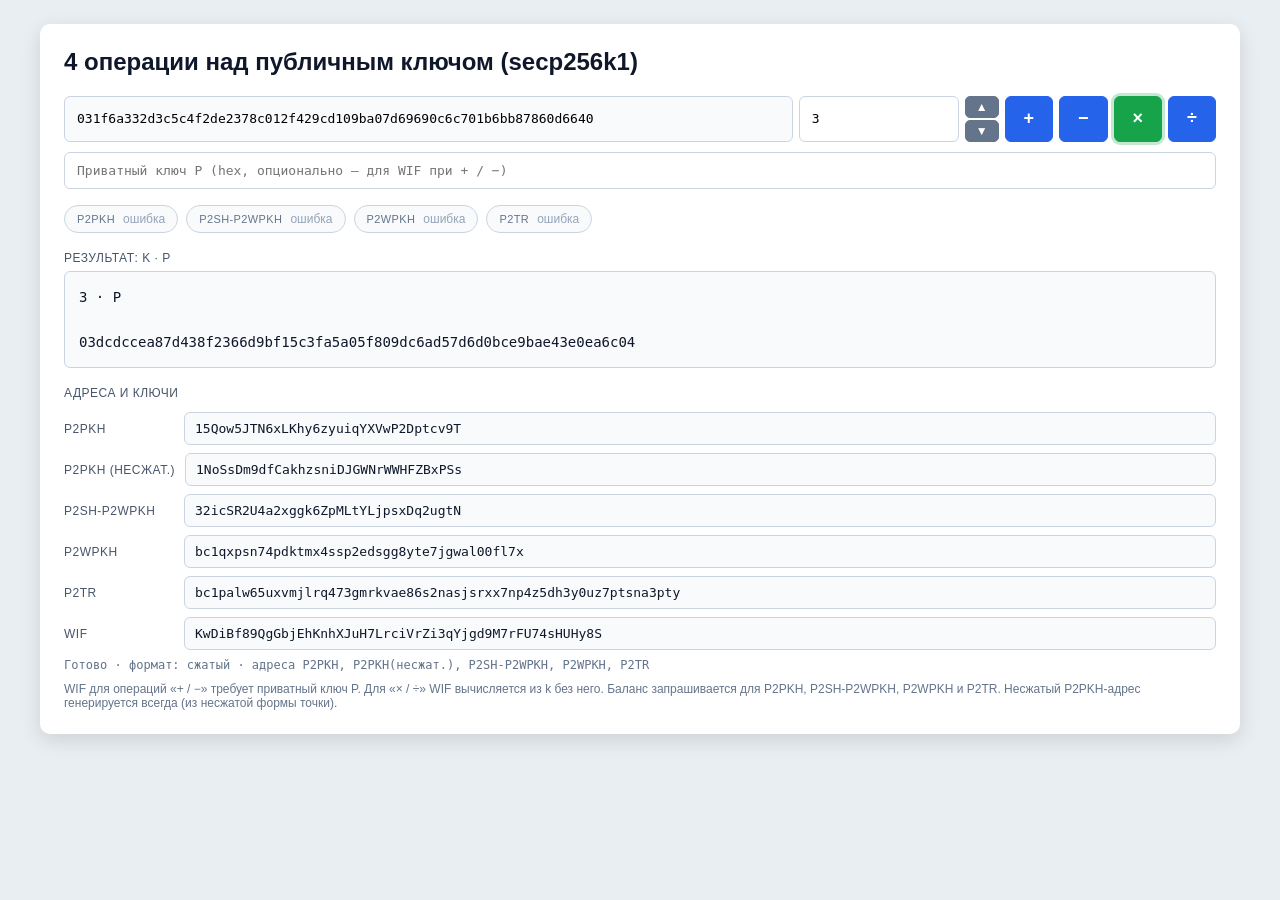
==== commit eda3facf: "Add files via upload" ====
--- a/20.html
+++ b/20.html
@@ -31,7 +31,6 @@
   .extra .v { font-family: monospace; font-size: 13px; font-weight: 500; color: #0f172a; word-break: break-all; background: #f8fafc; border: 1px solid #cbd5e1; border-radius: 6px; padding: 8px 10px; flex: 1 1 400px; }
   .extra .v.empty { color: #94a3b8; font-weight: 400; }
 
-  /* Компактный горизонтальный блок балансов */
   .balance-strip {
     margin-top: 16px;
     display: flex;
@@ -108,7 +107,6 @@
     <input type="text" id="privkey-input" placeholder="Приватный ключ P (hex, опционально — для WIF при + / −)" />
   </div>
 
-  <!-- Компактный горизонтальный блок балансов -->
   <div class="balance-strip">
     <div class="balance-chip" id="chip-p2pkh">
       <span class="lbl">P2PKH</span>
@@ -140,6 +138,10 @@
       <div class="v empty" id="address-out">—</div>
     </div>
     <div class="row">
+      <div class="k">P2PKH (несжат.)</div>
+      <div class="v empty" id="addr-p2pkh-uncomp">—</div>
+    </div>
+    <div class="row">
       <div class="k">P2SH-P2WPKH</div>
       <div class="v empty" id="addr-p2sh">—</div>
     </div>
@@ -158,7 +160,7 @@
   </div>
 
   <div id="status" class="status"></div>
-  <div class="note">WIF для операций «+ / −» требует приватный ключ P. Для «× / ÷» WIF вычисляется из k без него. Баланс запрашивается для P2PKH, P2SH-P2WPKH, P2WPKH и P2TR.</div>
+  <div class="note">WIF для операций «+ / −» требует приватный ключ P. Для «× / ÷» WIF вычисляется из k без него. Баланс запрашивается для P2PKH, P2SH-P2WPKH, P2WPKH и P2TR. Несжатый P2PKH-адрес генерируется всегда (из несжатой формы точки).</div>
 </div>
 
 <script>
@@ -445,7 +447,7 @@
     return base58encode(buf);
   }
 
-  /* ---------- Bech32 / Bech32m (BIP-173 / BIP-350) ---------- */
+  /* ---------- Bech32 / Bech32m ---------- */
   var BECH32_CHARSET = "qpzry9x8gf2tvdw0s3jn54khce6mua7l";
   var BECH32_CONST = 1;
   var BECH32M_CONST = 0x2bc830a3;
@@ -567,22 +569,26 @@
     return base58check(payload);
   }
 
-  /* ---------- Balance check (Blockchain.com API) ---------- */
-  async function checkBalance(address) {
-    if (!address) return null;
-    var url = "https://blockchain.info/balance?active=" + encodeURIComponent(address) + "&cors=true";
-    try {
-      var response = await fetch(url);
-      if (!response.ok) throw new Error("HTTP " + response.status);
-      var data = await response.json();
-      var info = data[address];
-      if (!info) return 0;
-      return info.final_balance / 100000000;
-    } catch (e) {
-      console.warn("Не удалось получить баланс для " + address + ":", e.message);
-      return null;
-    }
-  }
+  /* ---------- Balance check ---------- */
+async function checkBalance(address) {
+  if (!address) return null;
+  var url = "https://explorer.apirone.com/api/address/" + encodeURIComponent(address);
+  try {
+    var response = await fetch(url);
+    if (!response.ok) {
+      if (response.status === 404) return 0; // адрес не активирован
+      throw new Error("HTTP " + response.status);
+    }
+    var data = await response.json();
+    var stats = data.chain_stats;
+    if (!stats) return 0;
+    var balanceSats = (stats.funded_txo_sum || 0) - (stats.spent_txo_sum || 0);
+    return balanceSats / 100000000; // конвертация в BTC
+  } catch (e) {
+    console.warn("Не удалось получить баланс " + address + ":", e.message);
+    return null;
+  }
+}
 
   /* ---------- self-test ---------- */
   (function selfTest() {
@@ -598,11 +604,15 @@
       var ok4 = ripTest === "9c1185a5c5e9fc54612808977ee8f548b2258d31";
       var addrP2WPKH = pubkeyToP2WPKH(gCompressed);
       var ok5 = addrP2WPKH === "bc1qw508d6qejxtdg4y5r3zarvary0c5xw7kv8f3t4";
+      var gUncompressed = hexToBytes("0479BE667EF9DCBBAC55A06295CE870B07029BFCDB2DCE28D959F2815B16F81798483ADA7726A3C4655DA4FBFC0E1108A8FD17B448A68554199C47D08FFB10D4B8");
+      var addrP2PKHUncomp = pubkeyToP2PKH(gUncompressed);
+      var ok6 = addrP2PKHUncomp === "1EHNa6Q4Jz2uvNExL497mE43ikXhwF6kZm";
       console.log("[selftest] P2PKH(G):", addrP2PKH, ok1 ? "OK" : "FAIL");
       console.log("[selftest] P2WPKH(G):", addrP2WPKH, ok5 ? "OK" : "FAIL");
       console.log("[selftest] WIF(1):", wif, ok2 ? "OK" : "FAIL");
       console.log("[selftest] SHA-256(''):", shaTest, ok3 ? "OK" : "FAIL");
       console.log("[selftest] RIPEMD-160(''):", ripTest, ok4 ? "OK" : "FAIL");
+      console.log("[selftest] P2PKH uncompressed(G):", addrP2PKHUncomp, ok6 ? "OK" : "FAIL");
     } catch (e) { console.log("[selftest] error", e); }
   })();
 
@@ -617,6 +627,7 @@
   var labelEl  = document.getElementById("result-label");
 
   var addrP2PKHEl = document.getElementById("address-out");
+  var addrP2PKHUncompEl = document.getElementById("addr-p2pkh-uncomp");
   var addrP2SHEl  = document.getElementById("addr-p2sh");
   var addrP2WPKHEl= document.getElementById("addr-p2wpkh");
   var addrP2TREl  = document.getElementById("addr-p2tr");
@@ -658,7 +669,7 @@
   }
 
   function clearAll() {
-    setAddrEl(addrP2PKHEl, ""); setAddrEl(addrP2SHEl, ""); setAddrEl(addrP2WPKHEl, ""); setAddrEl(addrP2TREl, ""); setAddrEl(wifEl, "");
+    setAddrEl(addrP2PKHEl, ""); setAddrEl(addrP2PKHUncompEl, ""); setAddrEl(addrP2SHEl, ""); setAddrEl(addrP2WPKHEl, ""); setAddrEl(addrP2TREl, ""); setAddrEl(wifEl, "");
     setChip(chipP2PKH, balP2PKHEl, null);
     setChip(chipP2SH, balP2SHEl, null);
     setChip(chipP2WPKH, balP2WPKHEl, null);
@@ -745,12 +756,18 @@
 
       var outPubBytes = hexToBytes(outHex);
 
+      // Всегда генерируем несжатую форму публичного ключа для несжатого P2PKH
+      var outUncompressed = encodePoint(resPt, false);
+      var uncompressedBytes = hexToBytes(outUncompressed);
+
       var addrP2PKH = pubkeyToP2PKH(outPubBytes);
+      var addrP2PKHUncomp = pubkeyToP2PKH(uncompressedBytes);
       var addrP2SH  = pubkeyToP2SHP2WPKH(outPubBytes);
       var addrP2WPKH = pubkeyToP2WPKH(outPubBytes);
       var addrP2TR  = pubkeyToP2TR(outPubBytes);
 
       setAddrEl(addrP2PKHEl, addrP2PKH);
+      setAddrEl(addrP2PKHUncompEl, addrP2PKHUncomp);
       setAddrEl(addrP2SHEl, addrP2SH);
       setAddrEl(addrP2WPKHEl, addrP2WPKH);
       setAddrEl(addrP2TREl, addrP2TR);
@@ -761,7 +778,7 @@
         setAddrEl(wifEl, "");
       }
 
-      setStatus("Готово · формат: " + (compressed ? "сжатый" : "несжатый") + " · адреса P2PKH, P2SH-P2WPKH, P2WPKH, P2TR", false);
+      setStatus("Готово · формат: " + (compressed ? "сжатый" : "несжатый") + " · адреса P2PKH, P2PKH(несжат.), P2SH-P2WPKH, P2WPKH, P2TR", false);
 
       var reqId = ++balanceRequestId;
       setChip(chipP2PKH, balP2PKHEl, null);
